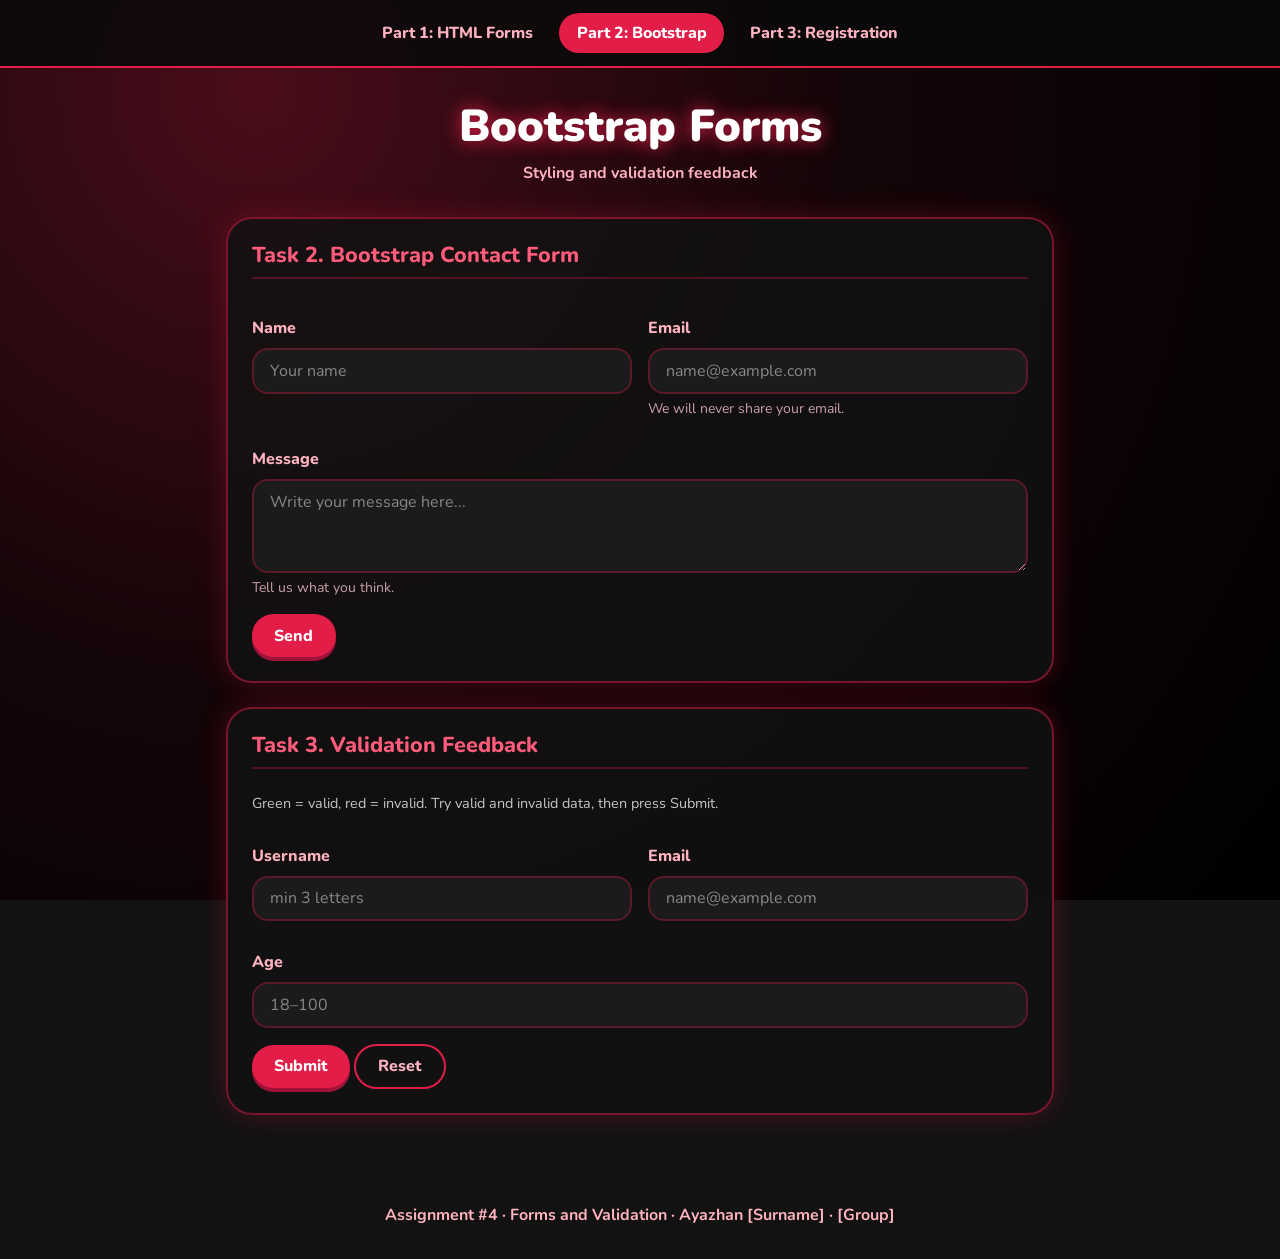
==== bootstrap.html @ b046732c "Add files via upload" ====
<!DOCTYPE html>
<html lang="en" data-bs-theme="dark">
<head>
<meta charset="UTF-8">
<meta name="viewport" content="width=device-width, initial-scale=1">
<title>Bootstrap Forms</title>
<link href="https://cdn.jsdelivr.net/npm/bootstrap@5.3.3/dist/css/bootstrap.min.css" rel="stylesheet">
<link href="https://fonts.googleapis.com/css2?family=Nunito:wght@400;700;800;900&display=swap" rel="stylesheet">
<link rel="stylesheet" href="style.css">
</head>
<body>
<nav>
  <a href="index.html">Part 1: HTML Forms</a>
  <a href="bootstrap.html" class="active">Part 2: Bootstrap</a>
  <a href="registration.html">Part 3: Registration</a>
</nav>
<main>
<h1>Bootstrap Forms</h1>
<p class="sub">Styling and validation feedback</p>
<section class="panel">
  <h2>Task 2. Bootstrap Contact Form</h2>
  <form>
    <div class="row g-3">
      <div class="col-md-6">
        <label for="name2" class="form-label">Name</label>
        <input type="text" class="form-control" id="name2" placeholder="Your name">
      </div>
      <div class="col-md-6">
        <label for="email2" class="form-label">Email</label>
        <input type="email" class="form-control" id="email2" placeholder="name@example.com">
        <div class="form-text">We will never share your email.</div>
      </div>
      <div class="col-12">
        <label for="msg2" class="form-label">Message</label>
        <textarea class="form-control" id="msg2" rows="3" placeholder="Write your message here..."></textarea>
        <div class="form-text">Tell us what you think.</div>
      </div>
    </div>
    <button type="submit" class="btn btn-primary mt-3">Send</button>
    <div class="alert alert-success d-none mt-3 result"></div>
  </form>
</section>
<section class="panel">
  <h2>Task 3. Validation Feedback</h2>
  <p class="hint">Green = valid, red = invalid. Try valid and invalid data, then press Submit.</p>
  <form novalidate>
    <div class="row g-3">
      <div class="col-md-6">
        <label for="user3" class="form-label">Username</label>
        <input type="text" class="form-control" id="user3" placeholder="min 3 letters" required minlength="3" pattern="[A-Za-z0-9_]+">
        <div class="valid-feedback">Looks good!</div>
        <div class="invalid-feedback">Username is required (min 3 letters, digits or _).</div>
      </div>
      <div class="col-md-6">
        <label for="email3" class="form-label">Email</label>
        <input type="email" class="form-control" id="email3" placeholder="name@example.com" required>
        <div class="valid-feedback">Looks good!</div>
        <div class="invalid-feedback">Please enter a valid email.</div>
      </div>
      <div class="col-12">
        <label for="age3" class="form-label">Age</label>
        <input type="number" class="form-control" id="age3" placeholder="18–100" required min="18" max="100">
        <div class="valid-feedback">Looks good!</div>
        <div class="invalid-feedback">Age must be between 18 and 100.</div>
      </div>
    </div>
    <button type="submit" class="btn btn-primary mt-3">Submit</button>
    <button type="reset" class="btn btn-outline-primary mt-3">Reset</button>
    <div class="alert alert-success d-none mt-3 result"></div>
  </form>
</section>
</main>
<footer>Assignment #4 · Forms and Validation · Ayazhan [Surname] · [Group]</footer>
<script src="bg.js"></script>
<script src="validate.js"></script>
</body>
</html>
---- style.css ----
:root {
  --red: #e11d48;
  --red-d: #9f1239;
  --pink: #ffb3c1;
  --bg-dark: #140508;
  --card-bg: rgba(18, 18, 18, 0.85);
  --border-color: rgba(225, 29, 72, 0.5);
}

body {
  font-family: 'Nunito', system-ui, -apple-system, sans-serif;
  color: #f3f3f3;
  min-height: 100vh;
  background: radial-gradient(circle at 20% 10%, #4a0d1a 0, var(--bg-dark) 45%, #000 100%) fixed;
  display: flex;
  flex-direction: column;
  overflow-x: hidden;
}

#bg {
  position: fixed;
  inset: 0;
  overflow: hidden;
  pointer-events: none;
  z-index: 0;
}

.flower, .star {
  position: absolute;
  bottom: -80px;
  animation: float linear infinite;
}

.flower {
  filter: drop-shadow(0 3px 6px rgba(225, 29, 72, 0.5));
}

.star {
  filter: drop-shadow(0 0 8px rgba(255, 220, 120, 0.9));
}

@keyframes float {
  to {
    transform: translateY(-120vh) translateX(var(--dx, 0px)) rotate(var(--rot, 0deg));
  }
}

nav, .navbar-custom {
  position: sticky;
  top: 0;
  z-index: 1000;
  display: flex;
  gap: 0.5rem;
  justify-content: center;
  flex-wrap: wrap;
  padding: 0.8rem 1rem;
  background: rgba(10, 10, 10, 0.85);
  backdrop-filter: blur(10px);
  -webkit-backdrop-filter: blur(10px);
  border-bottom: 2px solid var(--red);
}

.navbar-brand {
  color: var(--pink) !important;
  font-weight: 800;
}

nav a, .nav-link {
  padding: 0.5rem 1.1rem !important;
  border-radius: 999px;
  text-decoration: none;
  color: var(--pink) !important;
  font-weight: 800;
  transition: all 0.2s ease-in-out;
}

nav a:hover, .nav-link:hover {
  background: #2a0a10;
  color: #fff !important;
}

nav a.active, .nav-link.active {
  background: var(--red) !important;
  color: #fff !important;
}

main, .main-container {
  position: relative;
  z-index: 1;
  max-width: 860px;
  margin: 0 auto;
  padding: 2rem 1rem 4rem;
  width: 100%;
}

h1 {
  text-align: center;
  font-weight: 900;
  font-size: clamp(1.8rem, 5vw, 2.8rem);
  color: #fff;
  text-shadow: 0 0 18px var(--red);
}

.sub {
  text-align: center;
  color: var(--pink);
  font-weight: 700;
  margin-bottom: 2rem;
}

.panel, .sky-card {
  background: var(--card-bg);
  backdrop-filter: blur(8px);
  -webkit-backdrop-filter: blur(8px);
  border: 2px solid var(--border-color);
  border-radius: 26px;
  padding: 1.5rem;
  margin-bottom: 1.5rem;
  box-shadow: 0 0 28px rgba(225, 29, 72, 0.25);
}

.panel h2, .section-header {
  font-size: 1.35rem;
  font-weight: 800;
  color: #ff5c7c;
  border-bottom: 2px solid rgba(225, 29, 72, 0.3);
  padding-bottom: 0.5rem;
  margin-bottom: 1.5rem;
}

.hint {
  font-size: 0.9rem;
  opacity: 0.8;
}

.plain label, .form-label {
  display: block;
  font-weight: 800;
  margin-top: 0.8rem;
  color: var(--pink);
}

.plain input, .plain textarea, .form-control, .form-select {
  width: 100%;
  padding: 0.55rem 1rem;
  border-radius: 16px;
  border: 2px solid #5a1a28;
  font: inherit;
  background-color: #1b1b1b;
  color: #fff;
}

.plain input:focus, .plain textarea:focus, .form-control:focus, .form-select:focus {
  outline: none;
  border-color: var(--red);
  box-shadow: 0 0 0 0.25rem rgba(225, 29, 72, 0.3);
}

.form-control::placeholder {
  color: #888;
}

.form-check-input {
  background-color: #1b1b1b;
  border: 2px solid #5a1a28;
}

.form-check-input:checked {
  background-color: var(--red);
  border-color: var(--red);
}

.form-check-input:focus {
  box-shadow: 0 0 0 0.25rem rgba(225, 29, 72, 0.3);
}

.form-check-label {
  color: #f3f3f3;
}

.form-text {
  color: #c9a0a8;
}

.plain button, .btn, .btn-sky, .btn-primary {
  margin-top: 1rem;
  font: inherit;
  font-weight: 800;
  border: none;
  border-radius: 999px;
  padding: 0.6rem 1.4rem;
  background-color: var(--red);
  color: #fff;
  box-shadow: 0 4px 0 var(--red-d);
  transition: transform 0.1s ease, background-color 0.2s;
}

.plain button:hover, .btn:hover, .btn-sky:hover, .btn-primary:hover {
  background-color: #ff2a55;
  color: #fff;
}

.plain button:active, .btn:active, .btn-sky:active, .btn-primary:active {
  transform: translateY(2px);
  box-shadow: 0 2px 0 var(--red-d);
}

.btn-sky-outline, .btn-outline-primary {
  background-color: transparent;
  border: 2px solid var(--red);
  color: var(--pink);
  font-weight: 800;
  border-radius: 999px;
  padding: 0.55rem 1.4rem;
  box-shadow: none;
  transition: all 0.2s;
}

.btn-sky-outline:hover, .btn-outline-primary:hover {
  background-color: var(--red);
  color: #fff;
}

.badge-sky {
  background-color: rgba(225, 29, 72, 0.2);
  color: var(--pink);
  border: 1px solid var(--red);
  font-weight: 700;
  border-radius: 12px;
}

.alert {
  border-radius: 16px;
  background-color: rgba(225, 29, 72, 0.15);
  border: 1px solid var(--red);
  color: var(--pink);
}

.was-validated .form-control:valid, .form-control.is-valid {
  border-color: #10b981;
  background-image: none;
}

.was-validated .form-control:invalid, .form-control.is-invalid {
  border-color: #f43f5e;
  background-image: none;
}

.valid-feedback {
  color: #34d399;
  font-size: 0.875rem;
  font-weight: 600;
}

.invalid-feedback {
  color: #fb7185;
  font-size: 0.875rem;
  font-weight: 600;
}

footer {
  position: relative;
  z-index: 1;
  text-align: center;
  color: var(--pink);
  font-weight: 700;
  padding-bottom: 2rem;
  margin-top: auto;
}

@media (prefers-reduced-motion: reduce) {
  .flower, .star {
    animation: none;
    opacity: 0.5;
    bottom: 20%;
  }
}
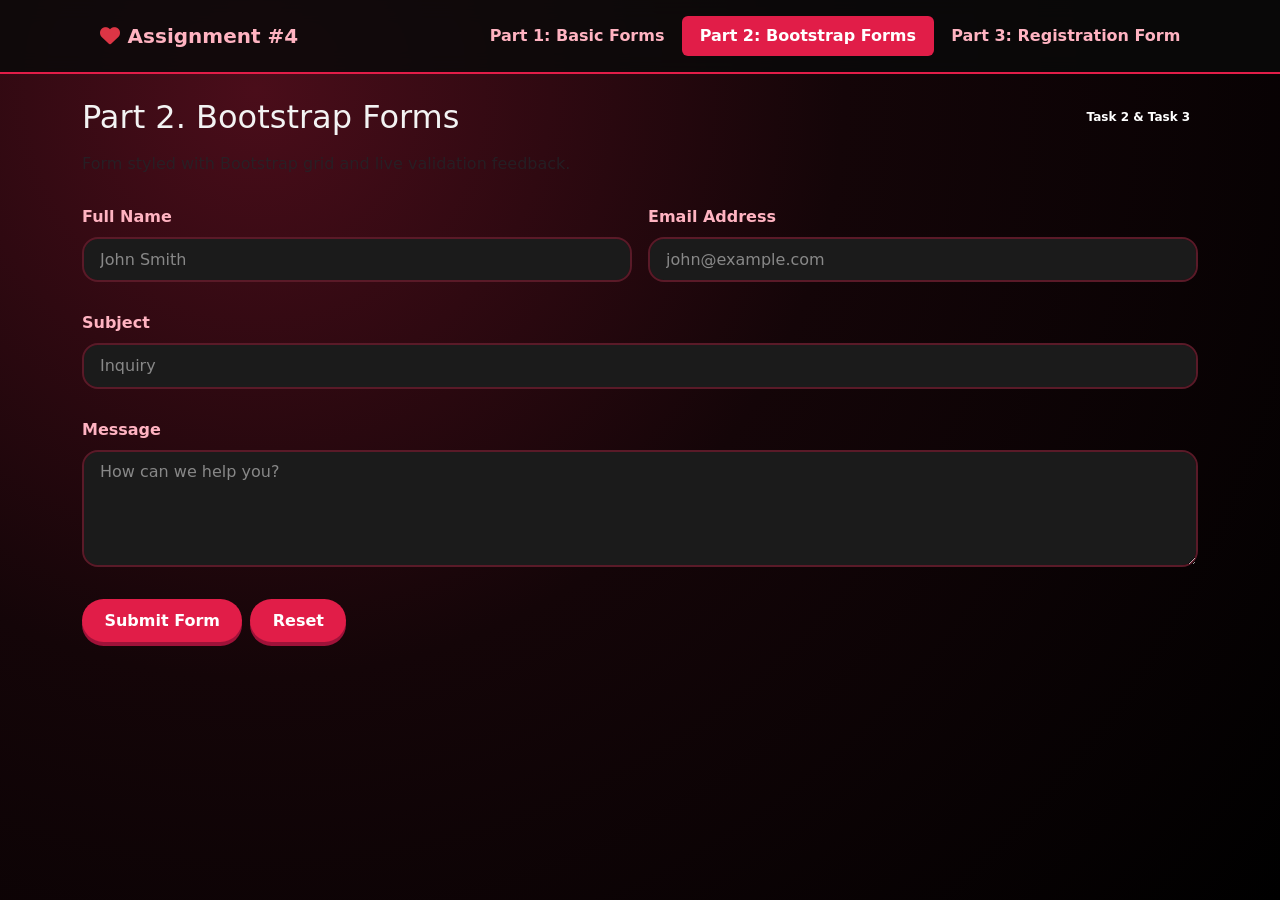
==== commit 1b5ce08c: "bootstrap.html" ====
--- a/bootstrap.html
+++ b/bootstrap.html
@@ -1,77 +1,80 @@
 <!DOCTYPE html>
-<html lang="en" data-bs-theme="dark">
+<html lang="en">
 <head>
-<meta charset="UTF-8">
-<meta name="viewport" content="width=device-width, initial-scale=1">
-<title>Bootstrap Forms</title>
-<link href="https://cdn.jsdelivr.net/npm/bootstrap@5.3.3/dist/css/bootstrap.min.css" rel="stylesheet">
-<link href="https://fonts.googleapis.com/css2?family=Nunito:wght@400;700;800;900&display=swap" rel="stylesheet">
-<link rel="stylesheet" href="style.css">
+    <meta charset="UTF-8">
+    <meta name="viewport" content="width=device-width, initial-scale=1.0">
+    <title>Part 2 - Bootstrap Forms</title>
+    <link href="https://cdn.jsdelivr.net/npm/bootstrap@5.3.0/dist/css/bootstrap.min.css" rel="stylesheet">
+    <link href="https://fonts.googleapis.com/css2?family=Poppins:wght@300;400;500;600;700&display=swap" rel="stylesheet">
+    <link rel="stylesheet" href="https://cdnjs.cloudflare.com/ajax/libs/font-awesome/6.4.0/css/all.min.css">
+    <link rel="stylesheet" href="style.css">
 </head>
 <body>
-<nav>
-  <a href="index.html">Part 1: HTML Forms</a>
-  <a href="bootstrap.html" class="active">Part 2: Bootstrap</a>
-  <a href="registration.html">Part 3: Registration</a>
-</nav>
-<main>
-<h1>Bootstrap Forms</h1>
-<p class="sub">Styling and validation feedback</p>
-<section class="panel">
-  <h2>Task 2. Bootstrap Contact Form</h2>
-  <form>
-    <div class="row g-3">
-      <div class="col-md-6">
-        <label for="name2" class="form-label">Name</label>
-        <input type="text" class="form-control" id="name2" placeholder="Your name">
-      </div>
-      <div class="col-md-6">
-        <label for="email2" class="form-label">Email</label>
-        <input type="email" class="form-control" id="email2" placeholder="name@example.com">
-        <div class="form-text">We will never share your email.</div>
-      </div>
-      <div class="col-12">
-        <label for="msg2" class="form-label">Message</label>
-        <textarea class="form-control" id="msg2" rows="3" placeholder="Write your message here..."></textarea>
-        <div class="form-text">Tell us what you think.</div>
-      </div>
+
+    <nav class="navbar navbar-expand-lg navbar-custom sticky-top">
+        <div class="container">
+            <a class="navbar-brand d-flex align-items-center gap-2" href="#">
+                <i class="fa-solid fa-heart text-danger"></i>
+                <span>Assignment #4</span>
+            </a>
+            <div class="collapse navbar-collapse show">
+                <ul class="nav nav-pills ms-auto">
+                    <li class="nav-item"><a class="nav-link" href="index.html">Part 1: Basic Forms</a></li>
+                    <li class="nav-item"><a class="nav-link active" href="bootstrap.html">Part 2: Bootstrap Forms</a></li>
+                    <li class="nav-item"><a class="nav-link" href="registration.html">Part 3: Registration Form</a></li>
+                </ul>
+            </div>
+        </div>
+    </nav>
+
+    <div class="container my-4">
+        <div class="glass-card">
+            <div class="d-flex justify-content-between align-items-center mb-3">
+                <h2 class="section-title mb-0">Part 2. Bootstrap Forms</h2>
+                <span class="badge badge-soft">Task 2 & Task 3</span>
+            </div>
+            <p class="text-muted">Form styled with Bootstrap grid and live validation feedback.</p>
+
+            <form class="needs-validation" id="bootstrap-form" novalidate>
+                <div class="row g-3">
+                    <div class="col-md-6">
+                        <label for="bs-name" class="form-label">Full Name</label>
+                        <input type="text" class="form-control" id="bs-name" placeholder="John Smith" required minlength="3">
+                        <div class="valid-feedback">Looks good!</div>
+                        <div class="invalid-feedback">Please enter at least 3 characters.</div>
+                    </div>
+
+                    <div class="col-md-6">
+                        <label for="bs-email" class="form-label">Email Address</label>
+                        <input type="email" class="form-control" id="bs-email" placeholder="john@example.com" required>
+                        <div class="valid-feedback">Looks good!</div>
+                        <div class="invalid-feedback">Please enter a valid email address.</div>
+                    </div>
+
+                    <div class="col-12">
+                        <label for="bs-subject" class="form-label">Subject</label>
+                        <input type="text" class="form-control" id="bs-subject" placeholder="Inquiry" required>
+                        <div class="valid-feedback">Looks good!</div>
+                        <div class="invalid-feedback">Subject line is required.</div>
+                    </div>
+
+                    <div class="col-12">
+                        <label for="bs-message" class="form-label">Message</label>
+                        <textarea class="form-control" id="bs-message" rows="4" placeholder="How can we help you?" required></textarea>
+                        <div class="valid-feedback">Looks good!</div>
+                        <div class="invalid-feedback">Message cannot be left empty.</div>
+                    </div>
+
+                    <div class="col-12 d-flex gap-2">
+                        <button class="btn btn-pink" type="submit">Submit Form</button>
+                        <button class="btn btn-outline-pink" type="reset">Reset</button>
+                    </div>
+                </div>
+            </form>
+        </div>
     </div>
-    <button type="submit" class="btn btn-primary mt-3">Send</button>
-    <div class="alert alert-success d-none mt-3 result"></div>
-  </form>
-</section>
-<section class="panel">
-  <h2>Task 3. Validation Feedback</h2>
-  <p class="hint">Green = valid, red = invalid. Try valid and invalid data, then press Submit.</p>
-  <form novalidate>
-    <div class="row g-3">
-      <div class="col-md-6">
-        <label for="user3" class="form-label">Username</label>
-        <input type="text" class="form-control" id="user3" placeholder="min 3 letters" required minlength="3" pattern="[A-Za-z0-9_]+">
-        <div class="valid-feedback">Looks good!</div>
-        <div class="invalid-feedback">Username is required (min 3 letters, digits or _).</div>
-      </div>
-      <div class="col-md-6">
-        <label for="email3" class="form-label">Email</label>
-        <input type="email" class="form-control" id="email3" placeholder="name@example.com" required>
-        <div class="valid-feedback">Looks good!</div>
-        <div class="invalid-feedback">Please enter a valid email.</div>
-      </div>
-      <div class="col-12">
-        <label for="age3" class="form-label">Age</label>
-        <input type="number" class="form-control" id="age3" placeholder="18–100" required min="18" max="100">
-        <div class="valid-feedback">Looks good!</div>
-        <div class="invalid-feedback">Age must be between 18 and 100.</div>
-      </div>
-    </div>
-    <button type="submit" class="btn btn-primary mt-3">Submit</button>
-    <button type="reset" class="btn btn-outline-primary mt-3">Reset</button>
-    <div class="alert alert-success d-none mt-3 result"></div>
-  </form>
-</section>
-</main>
-<footer>Assignment #4 · Forms and Validation · Ayazhan [Surname] · [Group]</footer>
-<script src="bg.js"></script>
-<script src="validate.js"></script>
+
+    <script src="validate.js"></script>
+    <script src="bg.js"></script>
 </body>
-</html>+</html>
--- a/style.css
+++ b/style.css
@@ -15,34 +15,6 @@
   display: flex;
   flex-direction: column;
   overflow-x: hidden;
-}
-
-#bg {
-  position: fixed;
-  inset: 0;
-  overflow: hidden;
-  pointer-events: none;
-  z-index: 0;
-}
-
-.flower, .star {
-  position: absolute;
-  bottom: -80px;
-  animation: float linear infinite;
-}
-
-.flower {
-  filter: drop-shadow(0 3px 6px rgba(225, 29, 72, 0.5));
-}
-
-.star {
-  filter: drop-shadow(0 0 8px rgba(255, 220, 120, 0.9));
-}
-
-@keyframes float {
-  to {
-    transform: translateY(-120vh) translateX(var(--dx, 0px)) rotate(var(--rot, 0deg));
-  }
 }
 
 nav, .navbar-custom {
@@ -274,4 +246,4 @@
     opacity: 0.5;
     bottom: 20%;
   }
-}+}
